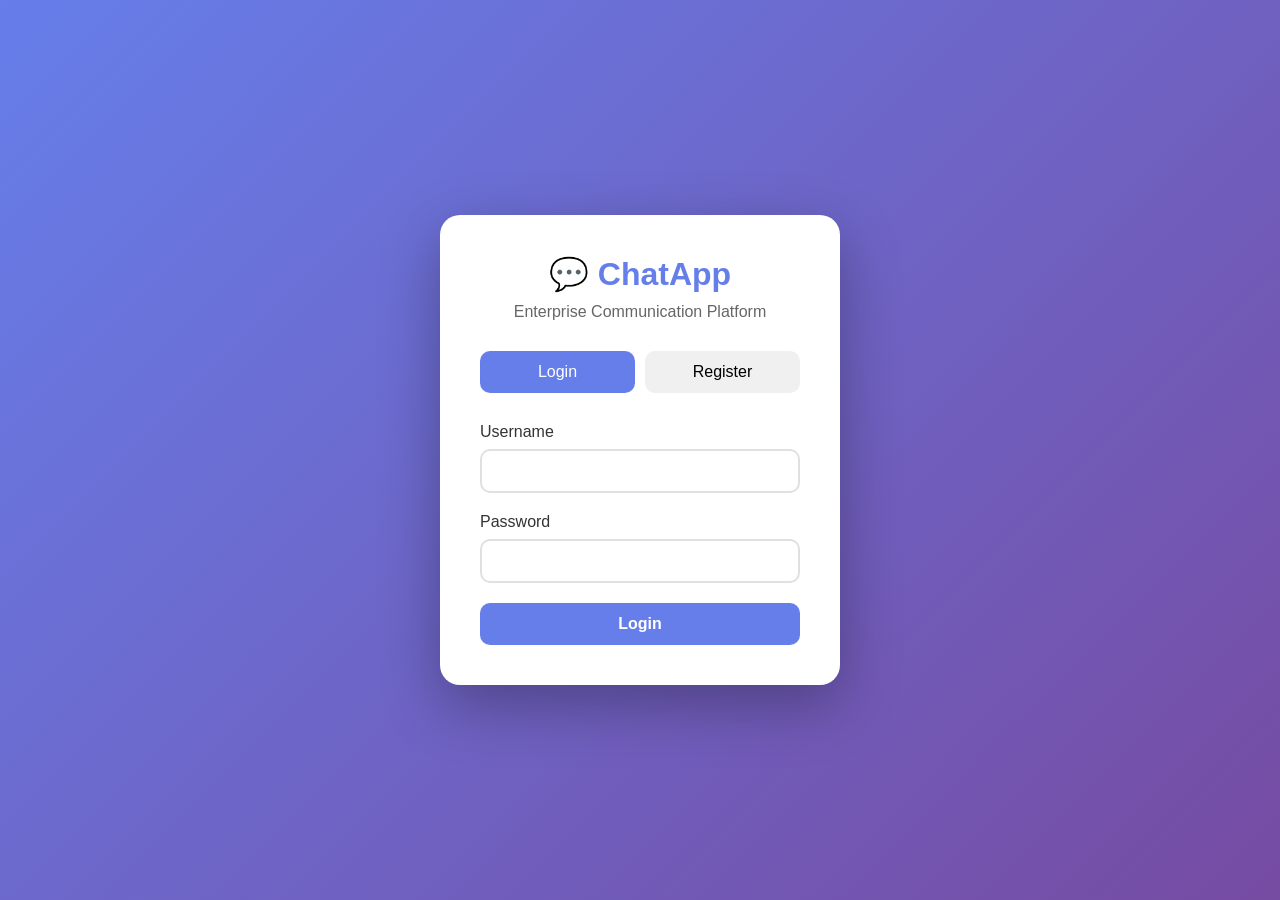
==== frontend/index.html @ d80787e5 "index.html" ====
<!DOCTYPE html>
<html lang="en">
<head>
    <meta charset="UTF-8">
    <meta name="viewport" content="width=device-width, initial-scale=1.0">
    <title>Enterprise Chat App - Login</title>
    <link rel="stylesheet" href="/static/css/style.css">
    <style>
        * {
            margin: 0;
            padding: 0;
            box-sizing: border-box;
        }

        body {
            font-family: -apple-system, BlinkMacSystemFont, 'Segoe UI', Roboto, Oxygen, Ubuntu, sans-serif;
            background: linear-gradient(135deg, #667eea 0%, #764ba2 100%);
            height: 100vh;
            display: flex;
            justify-content: center;
            align-items: center;
        }

        .container {
            background: white;
            border-radius: 20px;
            box-shadow: 0 20px 60px rgba(0,0,0,0.3);
            width: 400px;
            padding: 40px;
        }

        .logo {
            text-align: center;
            margin-bottom: 30px;
        }

        .logo h1 {
            color: #667eea;
            font-size: 32px;
        }

        .logo p {
            color: #666;
            margin-top: 10px;
        }

        .tab-buttons {
            display: flex;
            gap: 10px;
            margin-bottom: 30px;
        }

        .tab-btn {
            flex: 1;
            padding: 12px;
            border: none;
            background: #f0f0f0;
            cursor: pointer;
            font-size: 16px;
            border-radius: 10px;
            transition: all 0.3s;
        }

        .tab-btn.active {
            background: #667eea;
            color: white;
        }

        .form-group {
            margin-bottom: 20px;
        }

        .form-group label {
            display: block;
            margin-bottom: 8px;
            color: #333;
            font-weight: 500;
        }

        .form-group input {
            width: 100%;
            padding: 12px;
            border: 2px solid #e0e0e0;
            border-radius: 10px;
            font-size: 14px;
            transition: border-color 0.3s;
        }

        .form-group input:focus {
            outline: none;
            border-color: #667eea;
        }

        button[type="submit"] {
            width: 100%;
            padding: 12px;
            background: #667eea;
            color: white;
            border: none;
            border-radius: 10px;
            font-size: 16px;
            font-weight: 600;
            cursor: pointer;
            transition: transform 0.2s;
        }

        button[type="submit"]:hover {
            transform: translateY(-2px);
        }

        .message {
            margin-top: 20px;
            padding: 10px;
            border-radius: 10px;
            text-align: center;
            display: none;
        }

        .message.error {
            background: #fee;
            color: #c33;
            display: block;
        }

        .message.success {
            background: #efe;
            color: #3c3;
            display: block;
        }

        .form {
            display: none;
        }

        .form.active {
            display: block;
        }
    </style>
</head>
<body>
    <div class="container">
        <div class="logo">
            <h1>💬 ChatApp</h1>
            <p>Enterprise Communication Platform</p>
        </div>

        <div class="tab-buttons">
            <button class="tab-btn active" onclick="showTab('login')">Login</button>
            <button class="tab-btn" onclick="showTab('register')">Register</button>
        </div>

        <!-- Login Form -->
        <div id="login-form" class="form active">
            <form onsubmit="handleLogin(event)">
                <div class="form-group">
                    <label>Username</label>
                    <input type="text" id="login-username" required>
                </div>
                <div class="form-group">
                    <label>Password</label>
                    <input type="password" id="login-password" required>
                </div>
                <button type="submit">Login</button>
            </form>
        </div>

        <!-- Register Form -->
        <div id="register-form" class="form">
            <form onsubmit="handleRegister(event)">
                <div class="form-group">
                    <label>Username</label>
                    <input type="text" id="reg-username" required minlength="3">
                </div>
                <div class="form-group">
                    <label>Email</label>
                    <input type="email" id="reg-email" required>
                </div>
                <div class="form-group">
                    <label>Full Name</label>
                    <input type="text" id="reg-fullname">
                </div>
                <div class="form-group">
                    <label>Password</label>
                    <input type="password" id="reg-password" required minlength="6">
                </div>
                <button type="submit">Register</button>
            </form>
        </div>

        <div id="message" class="message"></div>
    </div>

    <script>
        const API_URL = window.location.origin;

        function showTab(tab) {
            const loginForm = document.getElementById('login-form');
            const registerForm = document.getElementById('register-form');
            const tabs = document.querySelectorAll('.tab-btn');
            
            if (tab === 'login') {
                loginForm.classList.add('active');
                registerForm.classList.remove('active');
                tabs[0].classList.add('active');
                tabs[1].classList.remove('active');
            } else {
                loginForm.classList.remove('active');
                registerForm.classList.add('active');
                tabs[0].classList.remove('active');
                tabs[1].classList.add('active');
            }
        }

        async function handleLogin(event) {
            event.preventDefault();
            const username = document.getElementById('login-username').value;
            const password = document.getElementById('login-password').value;
            const messageDiv = document.getElementById('message');

            try {
                const response = await fetch(`${API_URL}/api/auth/login`, {
                    method: 'POST',
                    headers: { 'Content-Type': 'application/json' },
                    body: JSON.stringify({ username, password })
                });

                const data = await response.json();

                if (data.ok) {
                    localStorage.setItem('token', data.access_token);
                    localStorage.setItem('user', JSON.stringify(data.user));
                    messageDiv.className = 'message success';
                    messageDiv.textContent = 'Login successful! Redirecting...';
                    setTimeout(() => {
                        window.location.href = '/chat';
                    }, 1000);
                } else {
                    messageDiv.className = 'message error';
                    messageDiv.textContent = data.error || 'Login failed';
                }
            } catch (error) {
                messageDiv.className = 'message error';
                messageDiv.textContent = 'Network error. Please try again.';
            }
        }

        async function handleRegister(event) {
            event.preventDefault();
            const username = document.getElementById('reg-username').value;
            const email = document.getElementById('reg-email').value;
            const full_name = document.getElementById('reg-fullname').value;
            const password = document.getElementById('reg-password').value;
            const messageDiv = document.getElementById('message');

            try {
                const response = await fetch(`${API_URL}/api/auth/register`, {
                    method: 'POST',
                    headers: { 'Content-Type': 'application/json' },
                    body: JSON.stringify({ username, email, password, full_name })
                });

                const data = await response.json();

                if (data.ok) {
                    messageDiv.className = 'message success';
                    messageDiv.textContent = 'Registration successful! Please login.';
                    setTimeout(() => {
                        showTab('login');
                        document.getElementById('login-username').value = username;
                    }, 1500);
                } else {
                    messageDiv.className = 'message error';
                    messageDiv.textContent = data.error || 'Registration failed';
                }
            } catch (error) {
                messageDiv.className = 'message error';
                messageDiv.textContent = 'Network error. Please try again.';
            }
        }
    </script>
</body>
</html>
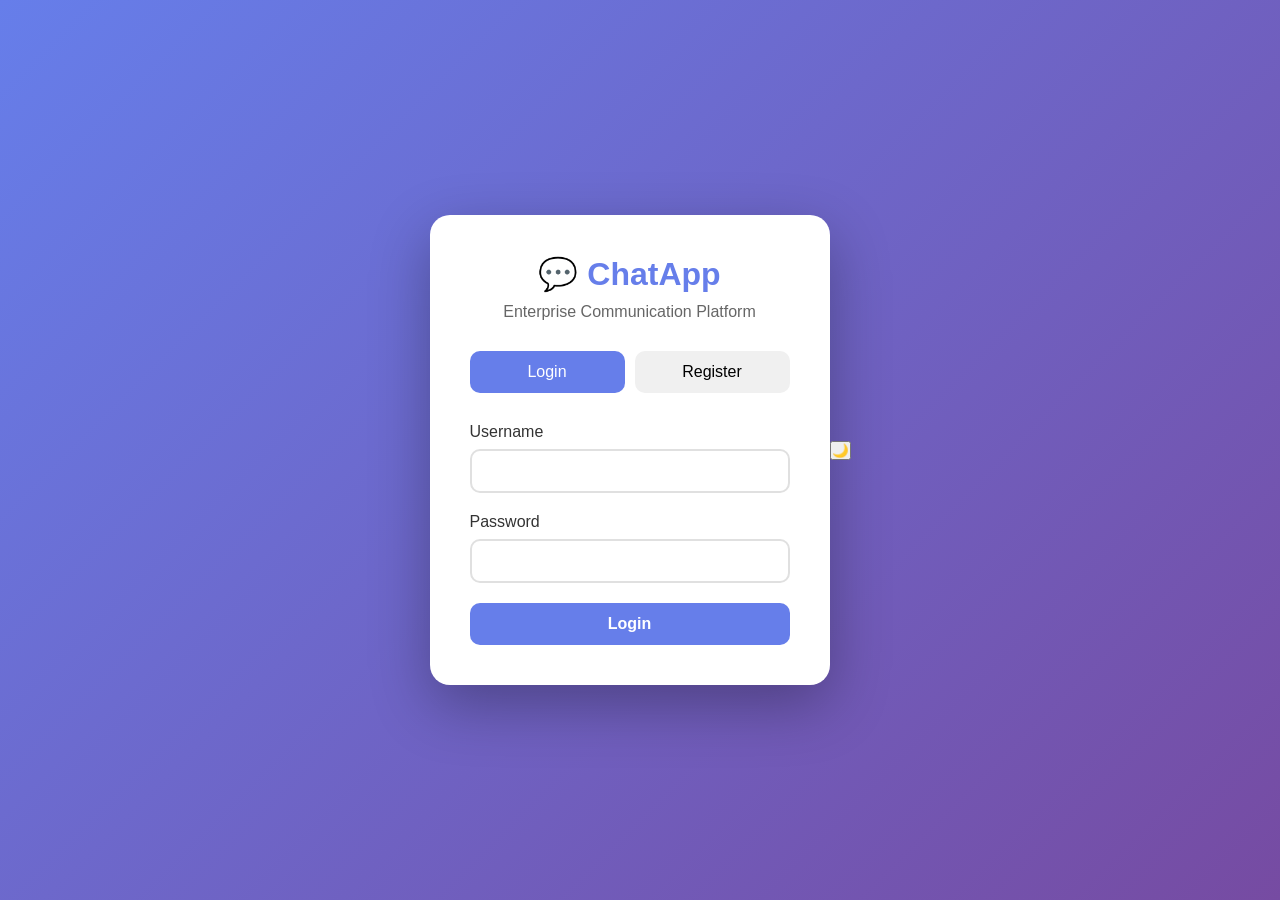
==== commit 86ae95b3: "index.html" ====
--- a/frontend/index.html
+++ b/frontend/index.html
@@ -189,8 +189,36 @@
 
         <div id="message" class="message"></div>
     </div>
-
-    <script>
+    <!-- Theme toggle button - add anywhere in your HTML -->
+<button class="theme-toggle" onclick="toggleTheme()">
+    🌙
+</button>
+
+<script>
+function toggleTheme() {
+    const body = document.body;
+    const themeBtn = document.querySelector('.theme-toggle');
+    
+    if (body.classList.contains('dark-theme')) {
+        body.classList.remove('dark-theme');
+        localStorage.setItem('theme', 'light');
+        themeBtn.textContent = '🌙';
+    } else {
+        body.classList.add('dark-theme');
+        localStorage.setItem('theme', 'dark');
+        themeBtn.textContent = '☀️';
+    }
+}
+
+// Load saved theme on page load
+const savedTheme = localStorage.getItem('theme');
+if (savedTheme === 'dark') {
+    document.body.classList.add('dark-theme');
+    document.querySelector('.theme-toggle').textContent = '☀️';
+}
+
+
+
         const API_URL = window.location.origin;
 
         function showTab(tab) {
